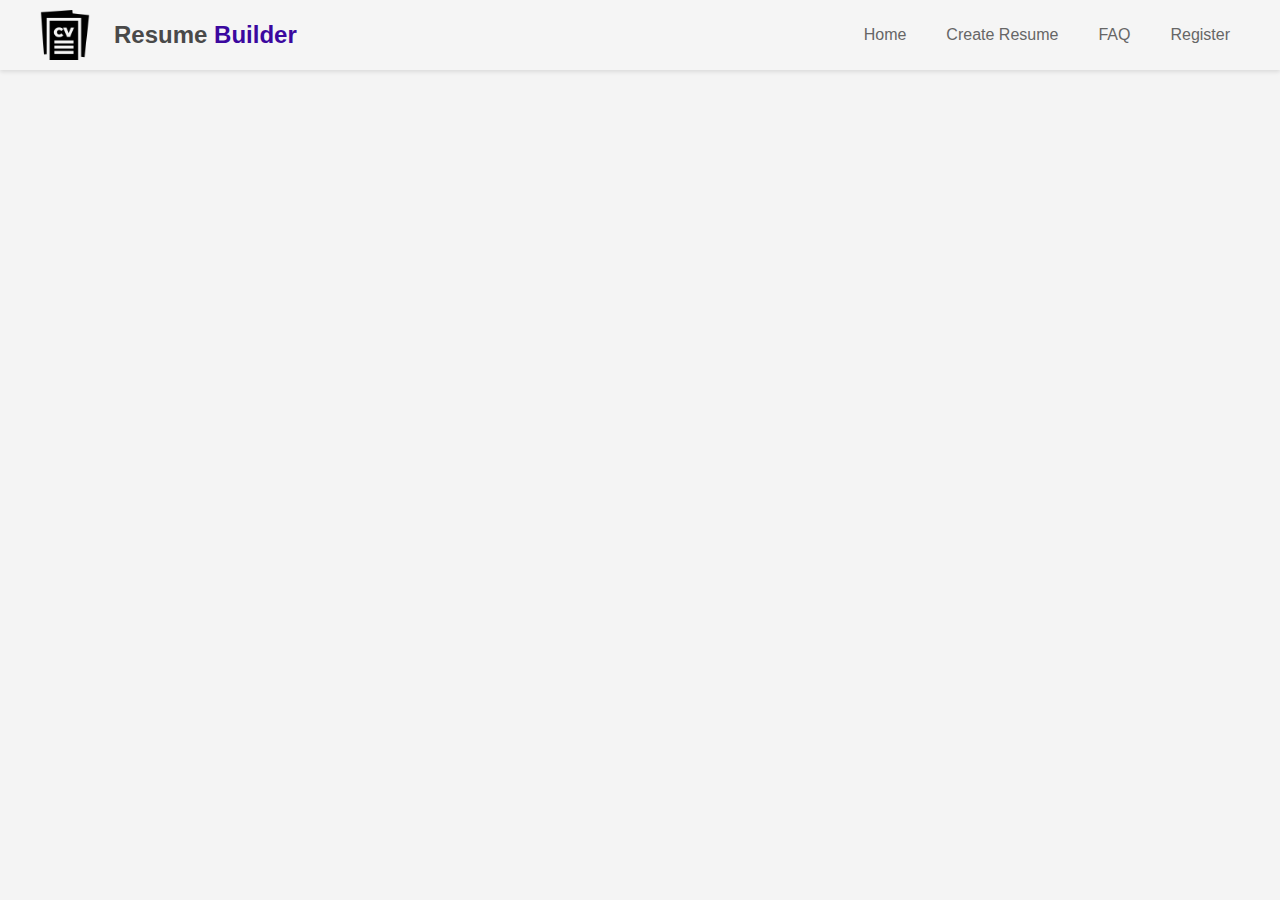
==== index.html @ 2516af74 "fix  navbar" ====
<!DOCTYPE html>
<html lang="en">
<head>
    <meta charset="UTF-8">
    <meta name="viewport" content="width=device-width, initial-scale=1.0">
    <title>Resume Builder</title>
    <link rel="stylesheet" href="./Style.css">
</head>
<body>
    <nav class="navbar">
        <div class="navbar-container">
            <a href="#" class="navbar-logo">
                <img src="/attribute /logo.png" alt="Logo" class="navbar-brand-icon">
                <span class="navbar-brand-text">Resume <span class="logotext">Builder</span></span>
            </a>
            <div class="navbar-menu">
                <div>Home</div>
                <div>Create Resume</div>
                <div>FAQ</div>
                <div> Register </div>
            </div>
        </div>
    </nav>
</body>
</html>
---- Style.css ----
body {
  font-family: Arial, sans-serif;
  margin: 0;
  padding: 0;
  background-color: #f4f4f4;
}

.navbar {
  display: flex;
  justify-content: center;
  background-color: whitesmoke;
  padding: 10px 20px;
  box-shadow: 0 2px 4px rgba(0, 0, 0, 0.1);
}

.navbar-container {
  display: flex;
  justify-content: space-between;
  align-items: center;
  width: 100%;
  max-width: 1200px;
}

.navbar-logo {
  display: flex;
  align-items: center;
  text-decoration: none;
  color: #666;
}

.navbar-logo img {
  width: 50px;
  margin-right: 14px;
}

.navbar-brand-text {
  font-size: 1.5em;
  font-weight: bold;
  margin-left: 10px;
  color: #494949;
}

.navbar-brand-text .logotext {
  color: rgb(59, 8, 159);
}
.navbar-menu {
  display: flex;
  gap: 20px;
}

.navbar-menu div {
  cursor: pointer;
  padding: 10px;
  transition: background-color 0.3s ease;
  color: #666; /* Light gray color for menu items */
  font-size: 1em;
}

.navbar-menu div:hover {
  color: #a200ff;
}
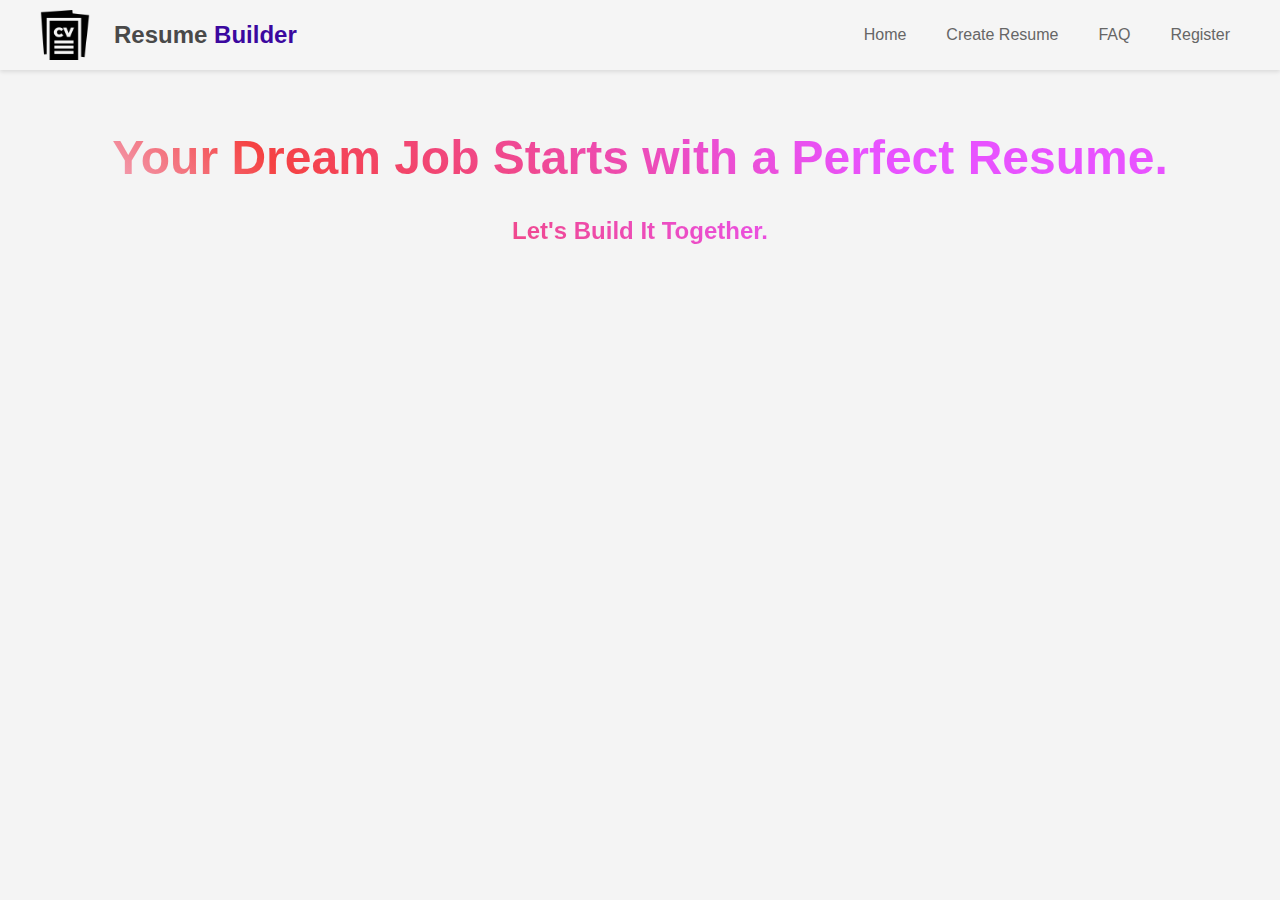
==== commit 59bd7d9c: "add  home page" ====
--- a/index.html
+++ b/index.html
@@ -1,25 +1,40 @@
 <!DOCTYPE html>
 <html lang="en">
-<head>
-    <meta charset="UTF-8">
-    <meta name="viewport" content="width=device-width, initial-scale=1.0">
+  <head>
+    <meta charset="UTF-8" />
+    <meta name="viewport" content="width=device-width, initial-scale=1.0" />
     <title>Resume Builder</title>
-    <link rel="stylesheet" href="./Style.css">
-</head>
-<body>
+    <link rel="stylesheet" href="./Style.css" />
+  </head>
+  <body>
     <nav class="navbar">
-        <div class="navbar-container">
-            <a href="#" class="navbar-logo">
-                <img src="/attribute /logo.png" alt="Logo" class="navbar-brand-icon">
-                <span class="navbar-brand-text">Resume <span class="logotext">Builder</span></span>
-            </a>
-            <div class="navbar-menu">
-                <div>Home</div>
-                <div>Create Resume</div>
-                <div>FAQ</div>
-                <div> Register </div>
-            </div>
+      <div class="navbar-container">
+        <a href="#" class="navbar-logo">
+          <img
+            src="/attribute /logo.png"
+            alt="Logo"
+            class="navbar-brand-icon"
+          />
+          <span class="navbar-brand-text"
+            >Resume <span class="logotext">Builder</span></span
+          >
+        </a>
+        <div class="navbar-menu">
+          <div>Home</div>
+          <div>Create Resume</div>
+          <div>FAQ</div>
+          <div>Register</div>
         </div>
+      </div>
     </nav>
-</body>
+    <div class="navbar-heading">
+      <h1>Your Dream Job Starts with a Perfect Resume.</h1>
+      <h2>Let's Build It Together.</h2>
+
+    </div>
+
+
+
+
+  </body>
 </html>
--- a/Style.css
+++ b/Style.css
@@ -43,6 +43,7 @@
 .navbar-brand-text .logotext {
   color: rgb(59, 8, 159);
 }
+
 .navbar-menu {
   display: flex;
   gap: 20px;
@@ -59,3 +60,30 @@
 .navbar-menu div:hover {
   color: #a200ff;
 }
+
+.navbar-heading h1,
+.navbar-heading h2{
+    display: flex;
+    justify-content: center;
+  color: #f0deff;
+  background-image: -webkit-linear-gradient(
+    45deg,
+    #f0deff 0%,
+    #f54242 22%,
+    #e852ff 67%
+  );
+  background-clip: text;
+  -webkit-background-clip: text;
+  text-fill-color: transparent;
+  -webkit-text-fill-color: transparent;
+}
+
+.navbar-heading h1 {
+  font-size: 3rem;
+  margin-top: 60px;
+}
+
+.navbar-heading h2 {
+  font-size: 1.5rem;
+}
+
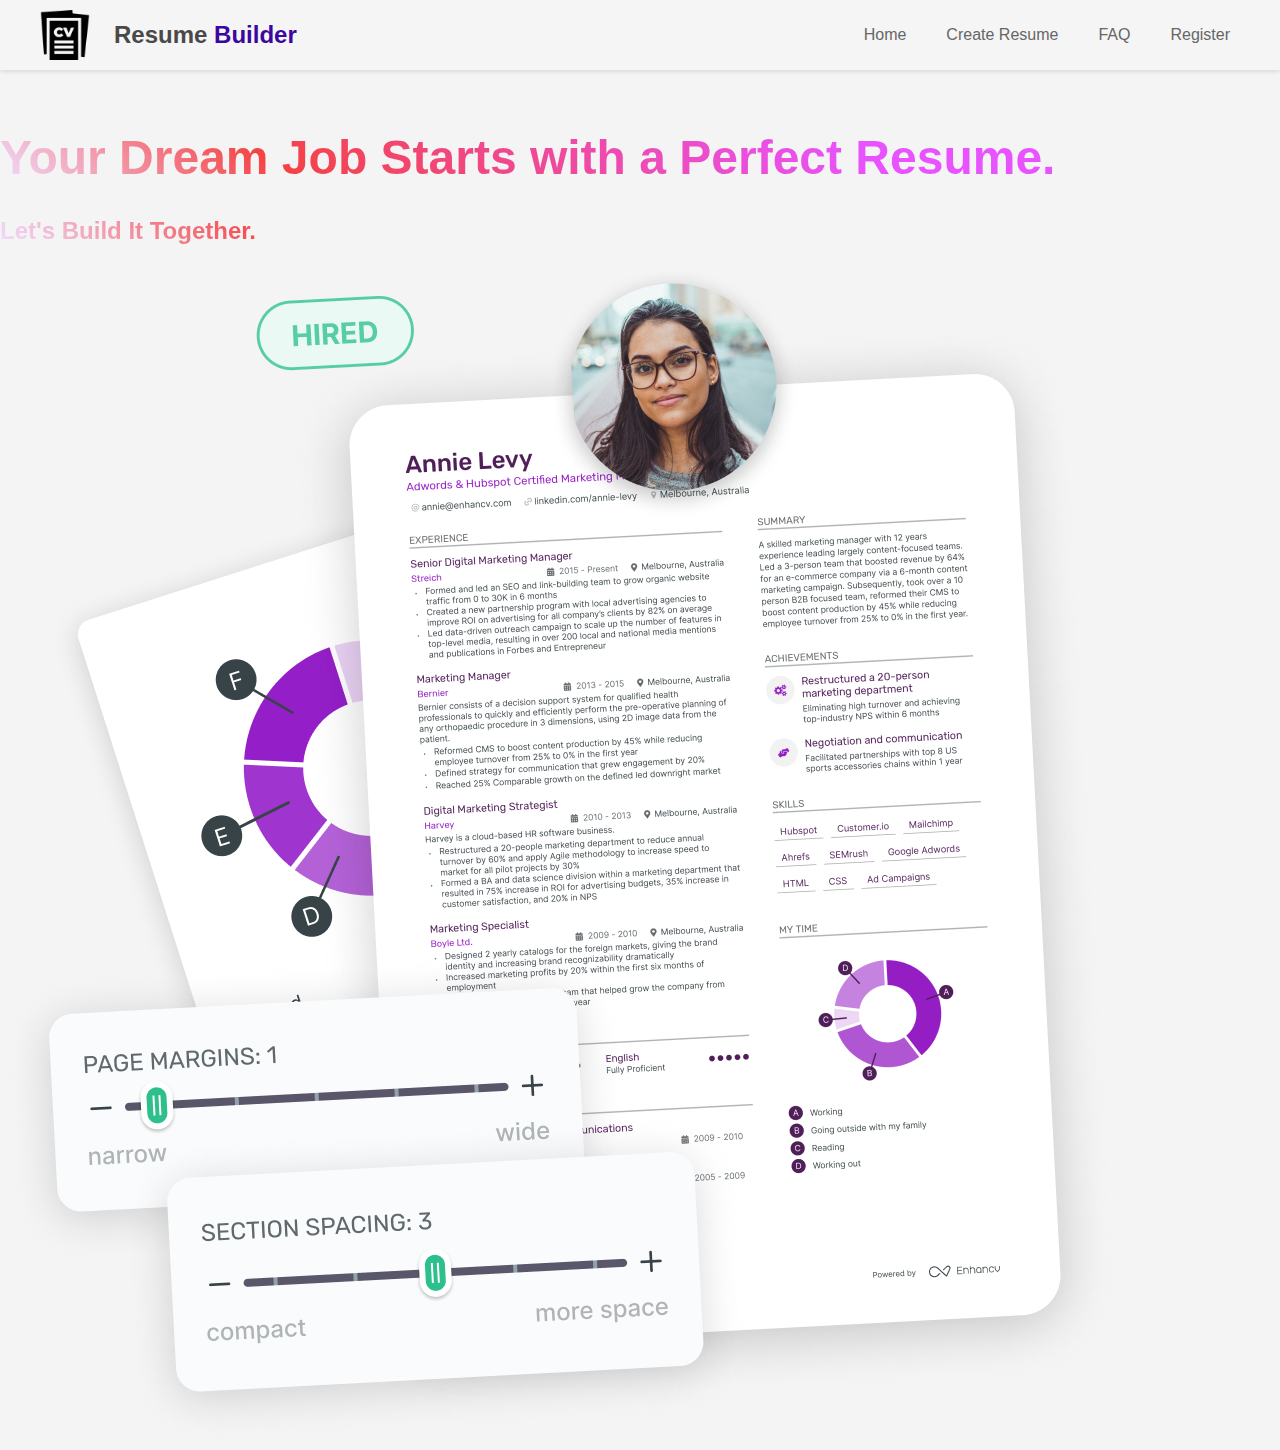
==== commit f227de1c: "add  home page image" ====
--- a/index.html
+++ b/index.html
@@ -27,14 +27,15 @@
         </div>
       </div>
     </nav>
-    <div class="navbar-heading">
-      <h1>Your Dream Job Starts with a Perfect Resume.</h1>
-      <h2>Let's Build It Together.</h2>
 
+    <div>
+      <div class="navbar-heading">
+        <h1>Your Dream Job Starts with a Perfect Resume.</h1>
+        <h2>Let's Build It Together.</h2>
+      </div>
+      <div class="imageResume">
+        <img src="./attribute /resume3-fdd7e3eafb8f16ef8e0aa6f5ef523dca.webp"
+      </div>
     </div>
-
-
-
-
   </body>
 </html>
--- a/Style.css
+++ b/Style.css
@@ -64,7 +64,7 @@
 .navbar-heading h1,
 .navbar-heading h2{
     display: flex;
-    justify-content: center;
+    align-items: start;
   color: #f0deff;
   background-image: -webkit-linear-gradient(
     45deg,
@@ -87,3 +87,9 @@
   font-size: 1.5rem;
 }
 
+/* .imageResume{
+display:flex;
+align-self:end  ;
+  width: 200px;
+  height: 300px;
+} */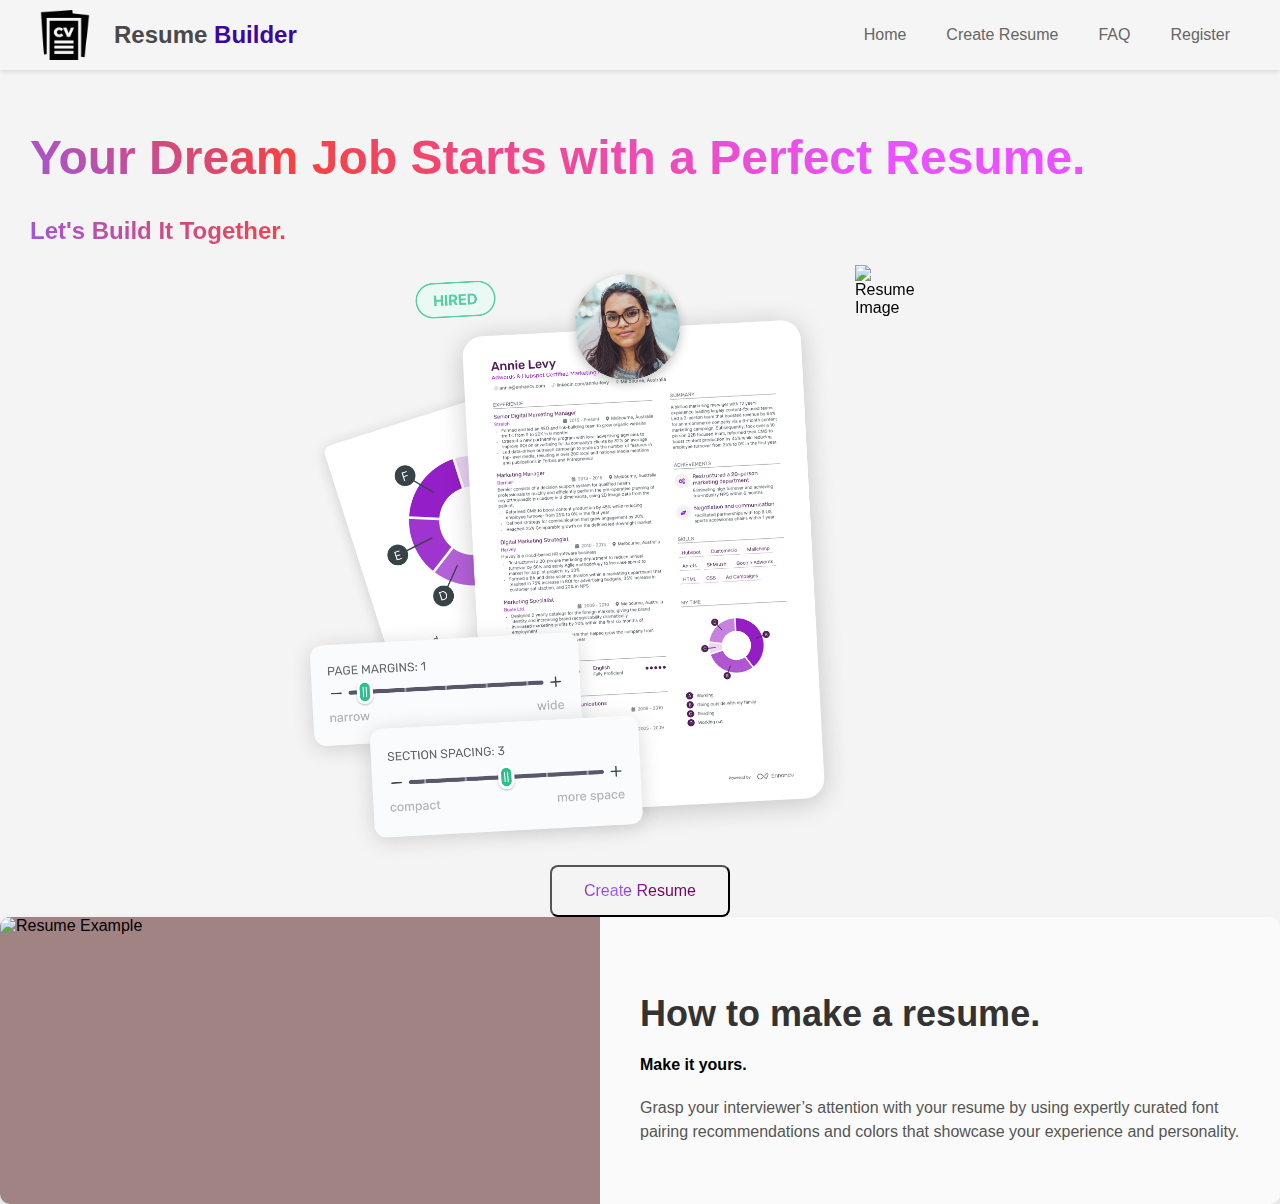
==== commit 012cb4ae: "fix add a bottom section" ====
--- a/index.html
+++ b/index.html
@@ -34,8 +34,26 @@
         <h2>Let's Build It Together.</h2>
       </div>
       <div class="imageResume">
-        <img src="./attribute /resume3-fdd7e3eafb8f16ef8e0aa6f5ef523dca.webp"
+        <img
+          src="/attribute /resume3-fdd7e3eafb8f16ef8e0aa6f5ef523dca.webp"
+          alt="Resume Image"
+        />
+        <img src="/attribute /image.png" alt="Resume Image" />
       </div>
     </div>
+    <div class="button-container">
+      <button class="btn-create">Create Resume</button>
+  </div>
+  <div class="container">
+    <div class="image-section">
+        <img src="./attribute /f240b370-530a-4d8f-a421-ed6006daae56.png" alt="Resume Example">
+    </div>
+    <div class="content-section">
+        <h3>How to make a resume.</h3>
+        <h4>Make it yours.</h4>
+        <p>Grasp your interviewer’s attention with your resume by using expertly curated font pairing recommendations and colors that showcase your experience and personality.</p>
+    </div>
+</div>
+
   </body>
 </html>
--- a/Style.css
+++ b/Style.css
@@ -1,3 +1,17 @@
+:root {
+  --primary-color: #9f57da;
+  --secondary-color: #f54242;
+  --tertiary-color: #e852ff;
+  --text-color: #666;
+  --hover-color: #a200ff;
+  --background-gradient: linear-gradient(
+    45deg,
+    var(--primary-color) 0%,
+    var(--secondary-color) 22%,
+    var(--tertiary-color) 67%
+  );
+}
+
 body {
   font-family: Arial, sans-serif;
   margin: 0;
@@ -25,7 +39,7 @@
   display: flex;
   align-items: center;
   text-decoration: none;
-  color: #666;
+  color: var(--text-color);
 }
 
 .navbar-logo img {
@@ -53,43 +67,252 @@
   cursor: pointer;
   padding: 10px;
   transition: background-color 0.3s ease;
-  color: #666; /* Light gray color for menu items */
-  font-size: 1em;
+  color: var(--text-color);
 }
 
 .navbar-menu div:hover {
-  color: #a200ff;
+  color: var(--hover-color);
 }
 
 .navbar-heading h1,
-.navbar-heading h2{
-    display: flex;
-    align-items: start;
-  color: #f0deff;
-  background-image: -webkit-linear-gradient(
-    45deg,
-    #f0deff 0%,
-    #f54242 22%,
-    #e852ff 67%
-  );
+.navbar-heading h2 {
+  display: flex;
+  align-items: center;
+  color: transparent;
+  background-image: var(--background-gradient);
   background-clip: text;
   -webkit-background-clip: text;
-  text-fill-color: transparent;
   -webkit-text-fill-color: transparent;
 }
 
 .navbar-heading h1 {
   font-size: 3rem;
   margin-top: 60px;
+  margin-left: 30px;
 }
 
 .navbar-heading h2 {
   font-size: 1.5rem;
-}
-
-/* .imageResume{
-display:flex;
-align-self:end  ;
-  width: 200px;
-  height: 300px;
-} */+  margin-left: 30px;
+}
+
+.imageResume {
+  display: flex;
+  justify-content: center;
+  margin-left: 300px;
+  width: 600px;
+  height: 600px;
+  perspective: 1000px;
+}
+
+.imageResume img {
+  width: 100%;
+  height: 100%;
+  object-fit: cover;
+  animation: flipAnimation 3s infinite;
+  backface-visibility: hidden;
+}
+
+@keyframes flipAnimation {
+  0%,
+  100% {
+    transform: rotateY(0deg);
+  }
+  50% {
+    transform: rotateY(180deg);
+  }
+}
+
+.button-container {
+  display: flex;
+  justify-content: center; /* Centers content horizontally in the container */
+  align-items: center; /* Centers content vertically in the container */
+  /* Optional: Makes the container take the full height of the viewport */
+}
+
+.btn-create {
+  display: flex;
+  justify-content: center; /* Centers content horizontally */
+  align-items: center; /* Centers content vertically */
+  padding: 15px 32px; /* Padding around the text */
+  text-align: center;
+  font-size: 16px; /* Text size */
+  border-radius: 8px; /* Rounded corners */
+  cursor: pointer; /* Pointer cursor on hover */
+  /* Smooth transition for hover effects */
+
+  /* Gradient text effect */
+  background: -webkit-linear-gradient(
+    180deg,
+    #750560 44%,
+    #985cff 62%,
+    #95186e 100%
+  );
+  -webkit-background-clip: text;
+  -webkit-text-fill-color: transparent;
+  transition: background-color 0.3s, transform 0.2s;
+}
+
+.btn-create:hover {
+  background-color: #000000; /* Darker green background on hover */
+  transform: scale(1.05); /* Slightly increase the size on hover */
+}
+@media (max-width: 767px) {
+  .navbar-container {
+    flex-direction: column;
+    align-items: flex-start;
+  }
+
+  .navbar-logo img {
+    width: 40px;
+    margin-right: 10px;
+  }
+
+  .navbar-brand-text {
+    font-size: 1.2em;
+  }
+
+  .navbar-menu {
+    flex-direction: column;
+    gap: 10px;
+    width: 100%;
+  }
+
+  .navbar-heading h1 {
+    font-size: 2rem;
+    margin-top: 20px;
+    margin-left: 10px;
+  }
+
+  .navbar-heading h2 {
+    font-size: 1.2rem;
+    margin-left: 10px;
+  }
+
+  .imageResume {
+    margin-left: 0;
+    width: 100%;
+    height: auto;
+    display: block;
+  }
+}
+
+@media (min-width: 768px) and (max-width: 991px) {
+  .navbar-container {
+    flex-direction: column;
+    align-items: center;
+  }
+
+  .navbar-logo img {
+    width: 45px;
+    margin-right: 12px;
+  }
+
+  .navbar-brand-text {
+    font-size: 1.3em;
+  }
+
+  .navbar-menu {
+    flex-direction: row;
+    gap: 15px;
+  }
+
+  .navbar-heading h1 {
+    font-size: 2.5rem;
+    margin-top: 40px;
+    margin-left: 20px;
+  }
+
+  .navbar-heading h2 {
+    font-size: 1.4rem;
+    margin-left: 20px;
+  }
+
+  .imageResume {
+    margin-left: 0;
+    width: 80%;
+    height: auto;
+    display: block;
+  }
+}
+
+@media (min-width: 992px) {
+  .navbar-container {
+    flex-direction: row;
+    align-items: center;
+  }
+
+  .navbar-logo img {
+    width: 50px;
+    margin-right: 14px;
+  }
+
+  .navbar-brand-text {
+    font-size: 1.5em;
+  }
+
+  .navbar-menu {
+    flex-direction: row;
+    gap: 20px;
+  }
+
+  .navbar-heading h1 {
+    font-size: 3rem;
+    margin-top: 60px;
+    margin-left: 30px;
+  }
+
+  .navbar-heading h2 {
+    font-size: 1.5rem;
+    margin-left: 30px;
+  }
+
+  .imageResume {
+    margin-left: 300px;
+    width: 600px;
+    height: 600px;
+  }
+}
+
+.resume-image img {
+  margin-top:20px;
+  margin-right: 30px;
+  display: flex;
+  align-items: end;
+  justify-content: start;
+  width: 800px;
+  height: 400px;
+}
+
+.container {
+            display: flex;
+            background-color:whitesmoke;
+            border-radius: 10px;
+            box-shadow: 0 4px 8px rgba(0, 0, 0, 0.1);
+            overflow: hidden;
+        }
+        .image-section {
+            flex: 1;
+            background-color: #a28383;
+        }
+        .image-section img {
+            width: 500px;
+            height: auto;
+        }
+        .content-section {
+            flex: 1;
+            padding: 40px;
+            background-color: #fafafa;
+        }
+        .content-section h3 {
+            font-size: 36px;
+            color: #333;
+            margin-bottom: 20px;
+        }
+        .content-section p {
+            font-size: 16px;
+            color: #555;
+            line-height: 1.5;
+            margin-bottom: 20px;
+        }
+       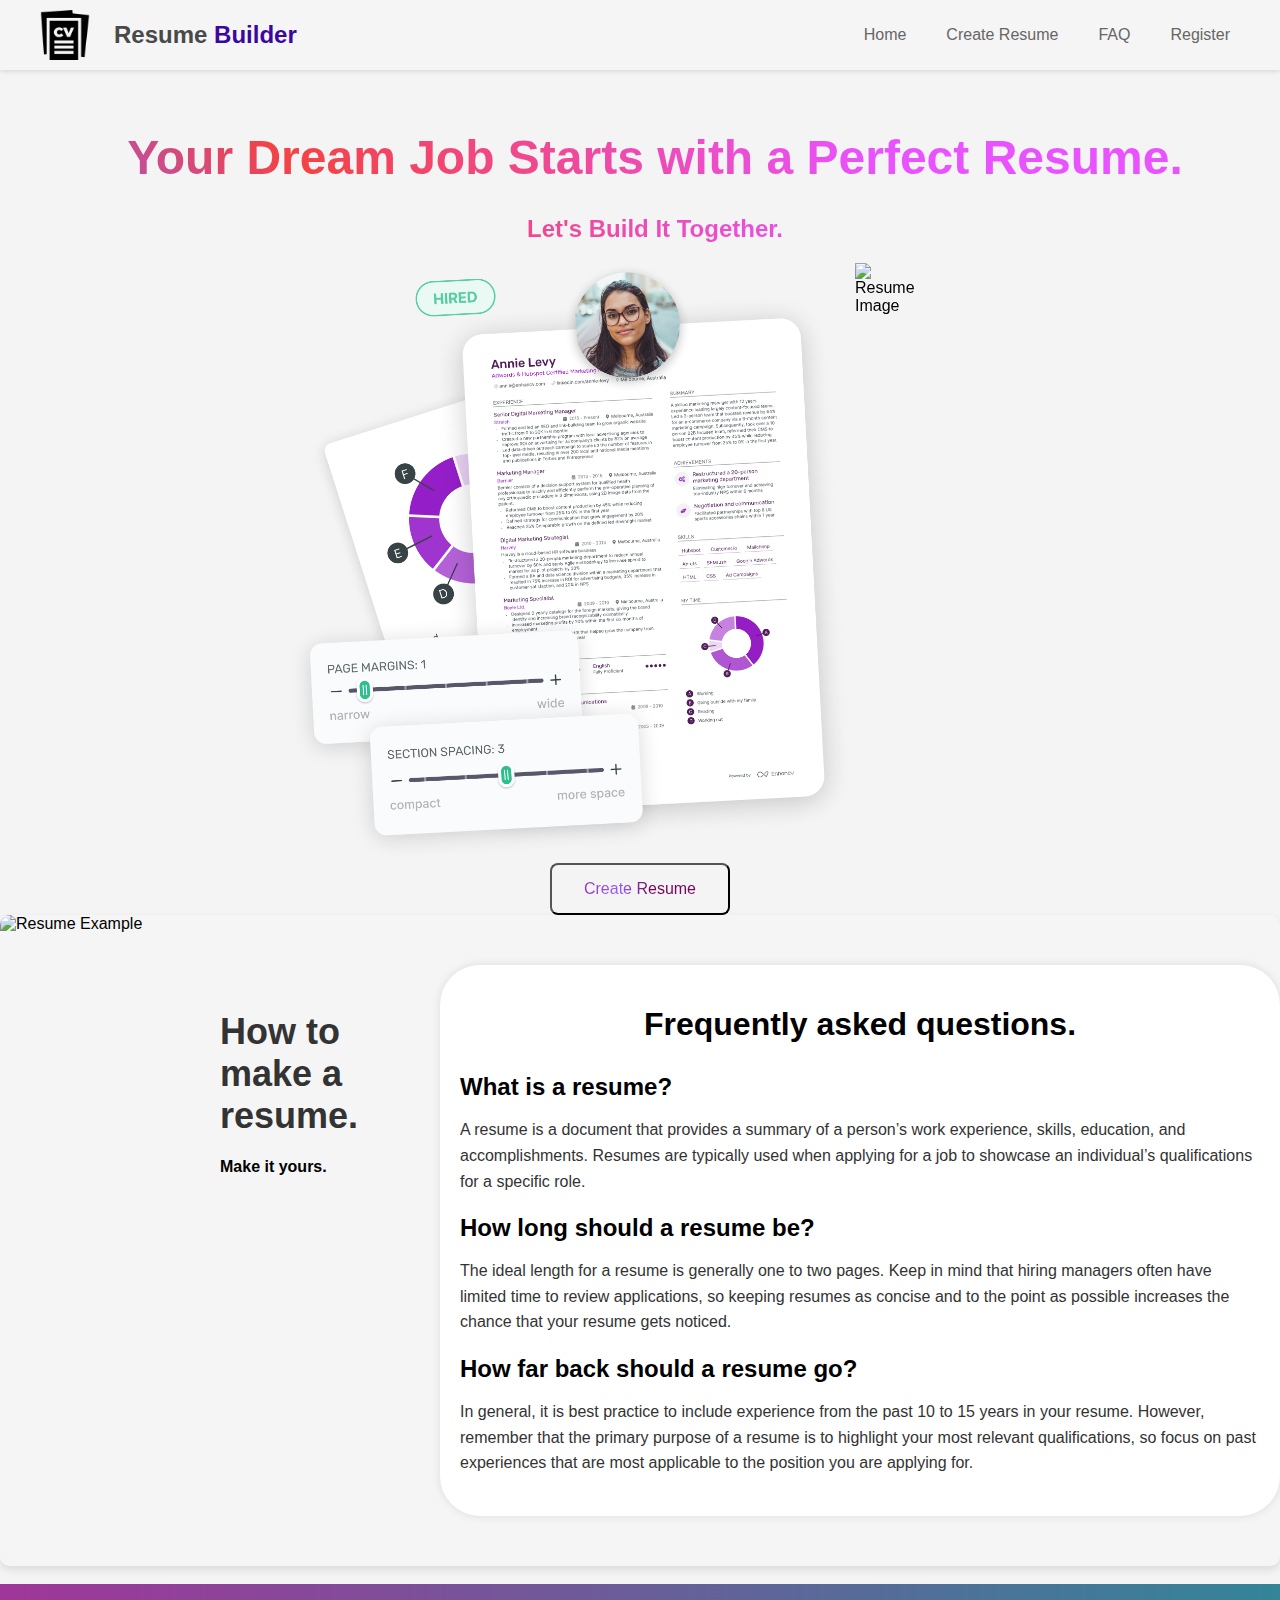
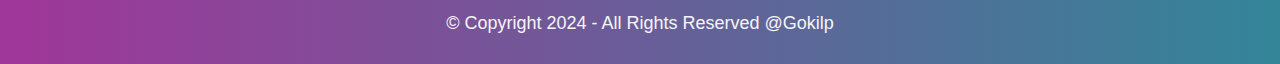
==== commit feaaa345: "fix add a footer" ====
--- a/index.html
+++ b/index.html
@@ -43,17 +43,48 @@
     </div>
     <div class="button-container">
       <button class="btn-create">Create Resume</button>
-  </div>
-  <div class="container">
-    <div class="image-section">
-        <img src="./attribute /f240b370-530a-4d8f-a421-ed6006daae56.png" alt="Resume Example">
     </div>
-    <div class="content-section">
+    <div class="container">
+      <div class="image-section">
+        <img
+          src="./attribute /f240b370-530a-4d8f-a421-ed6006daae56.png"
+          alt="Resume Example"
+        />
+      </div>
+      <div class="content-section">
         <h3>How to make a resume.</h3>
         <h4>Make it yours.</h4>
-        <p>Grasp your interviewer’s attention with your resume by using expertly curated font pairing recommendations and colors that showcase your experience and personality.</p>
+        <p>
+          Grasp your interviewer’s attention with your resume by using expertly
+          curated font pairing recommendations and colors that showcase your
+          experience and personality.
+        </p>
+      </div>
+      <div class="faq-container">
+        <h1>Frequently asked questions.</h1>
+        <div class="faq-item">
+            <h2>What is a resume?</h2>
+            <p>A resume is a document that provides a summary of a person’s work experience, skills, education, and accomplishments. Resumes are typically used when applying for a job to showcase an individual’s qualifications for a specific role.</p>
+        </div>
+        <div class="faq-item">
+            <h2>How long should a resume be?</h2>
+            <p>The ideal length for a resume is generally one to two pages. Keep in mind that hiring managers often have limited time to review applications, so keeping resumes as concise and to the point as possible increases the chance that your resume gets noticed.</p>
+        </div>
+        <div class="faq-item">
+            <h2>How far back should a resume go?</h2>
+            <p>In general, it is best practice to include experience from the past 10 to 15 years in your resume. However, remember that the primary purpose of a resume is to highlight your most relevant qualifications, so focus on past experiences that are most applicable to the position you are applying for.</p>
+        </div>
+      </div>
     </div>
-</div>
+      <br>
+       <div class="footer">
+        <div class="copy-right"> © Copyright 2024 - All Rights Reserved <span class="Author"> @Gokilp </span></div>
+        
+      </div>
+
+      </footer>
+
+
 
   </body>
 </html>
--- a/Style.css
+++ b/Style.css
@@ -78,6 +78,7 @@
 .navbar-heading h2 {
   display: flex;
   align-items: center;
+  justify-content: center;
   color: transparent;
   background-image: var(--background-gradient);
   background-clip: text;
@@ -87,13 +88,10 @@
 
 .navbar-heading h1 {
   font-size: 3rem;
-  margin-top: 60px;
-  margin-left: 30px;
 }
 
 .navbar-heading h2 {
   font-size: 1.5rem;
-  margin-left: 30px;
 }
 
 .imageResume {
@@ -106,8 +104,11 @@
 }
 
 .imageResume img {
-  width: 100%;
-  height: 100%;
+  display: flex;
+  justify-content: center;
+  align-items: center;
+  width: 800px;
+  height: 700;
   object-fit: cover;
   animation: flipAnimation 3s infinite;
   backface-visibility: hidden;
@@ -139,9 +140,6 @@
   font-size: 16px; /* Text size */
   border-radius: 8px; /* Rounded corners */
   cursor: pointer; /* Pointer cursor on hover */
-  /* Smooth transition for hover effects */
-
-  /* Gradient text effect */
   background: -webkit-linear-gradient(
     180deg,
     #750560 44%,
@@ -181,12 +179,12 @@
   .navbar-heading h1 {
     font-size: 2rem;
     margin-top: 20px;
-    margin-left: 10px;
+    margin-left: 40px;
   }
 
   .navbar-heading h2 {
     font-size: 1.2rem;
-    margin-left: 10px;
+    margin-left: 6px;
   }
 
   .imageResume {
@@ -209,7 +207,7 @@
   }
 
   .navbar-brand-text {
-    font-size: 1.3em;
+    font-size: 1.5m;
   }
 
   .navbar-menu {
@@ -275,7 +273,7 @@
 }
 
 .resume-image img {
-  margin-top:20px;
+  margin-top: 20px;
   margin-right: 30px;
   display: flex;
   align-items: end;
@@ -285,34 +283,144 @@
 }
 
 .container {
-            display: flex;
-            background-color:whitesmoke;
-            border-radius: 10px;
-            box-shadow: 0 4px 8px rgba(0, 0, 0, 0.1);
-            overflow: hidden;
-        }
-        .image-section {
-            flex: 1;
-            background-color: #a28383;
-        }
-        .image-section img {
-            width: 500px;
-            height: auto;
-        }
-        .content-section {
-            flex: 1;
-            padding: 40px;
-            background-color: #fafafa;
-        }
-        .content-section h3 {
-            font-size: 36px;
-            color: #333;
-            margin-bottom: 20px;
-        }
-        .content-section p {
-            font-size: 16px;
-            color: #555;
-            line-height: 1.5;
-            margin-bottom: 20px;
-        }
-       +  display: flex;
+  background-color: whitesmoke;
+  border-radius: 10px;
+  box-shadow: 0 4px 8px rgba(0, 0, 0, 0.1);
+  overflow: hidden;
+  flex-wrap: wrap;
+}
+.image-section {
+  flex: 1;
+  background-color: whitesmoke;
+}
+.image-section img {
+  width: 700px;
+  height: auto;
+}
+.content-section {
+  flex: 1;
+  padding: 40px;
+  background-color: whitesmoke;
+}
+.content-section h3 {
+  font-size: 36px;
+  color: #333;
+  margin-bottom: 20px;
+}
+
+.content-section p {
+  font-size: 16px;
+  color: #555;
+  line-height: 1.5;
+  margin-bottom: 20px;
+  opacity: 0;
+  animation: fadeIn 2s ease-in-out forwards;
+}
+
+.content-section {
+  flex-wrap: nowrap;
+}
+@keyframes fadeIn {
+  from {
+    opacity: 0;
+  }
+  to {
+    opacity: 1;
+  }
+}
+
+@media (min-width: 600px) {
+  .content-section {
+    flex-direction: row;
+    flex-wrap: nowrap;
+  }
+
+  .content-section h3 {
+    font-size: 32px;
+  }
+
+  .content-section p {
+    font-size: 14px;
+  }
+}
+
+@media (min-width: 900px) {
+  .content-section {
+    padding: 60px;
+  }
+
+  .content-section h3 {
+    font-size: 36px;
+  }
+
+  .content-section p {
+    font-size: 16px;
+  }
+}
+
+@keyframes fadeIn {
+  from {
+    opacity: 0;
+  }
+  to {
+    opacity: 1;
+  }
+}
+
+body {
+  font-family: Arial, sans-serif;
+  background-color: #f4f4f4;
+  margin: 0;
+  padding: 0;
+}
+
+.faq-container {
+  width: 80%;
+  max-width: 800px;
+  margin: 50px auto;
+  padding: 20px;
+  background-color: #ffffff;
+  box-shadow: 0 0 10px rgba(0, 0, 0, 0.1);
+  border-radius: 40px;
+}
+
+h1 {
+  text-align: center;
+  font-size: 2em;
+  margin-bottom: 30px;
+}
+
+.faq-item {
+  margin-bottom: 20px;
+}
+
+.faq-item h2 {
+  font-size: 1.5em;
+  margin-bottom: 10px;
+}
+
+.faq-item p {
+  font-size: 1em;
+  line-height: 1.6;
+  color: #333;
+}
+
+.footer {
+  height: 80px;
+  width: 100%;
+  display: flex;
+  justify-content: center;
+  align-items: center;
+  background: rgb(255, 0, 236);
+  background: linear-gradient(
+    90deg,
+    rgb(160, 54, 153) 0%,
+    rgb(51, 133, 152) 100%
+  );
+}
+.copy-right {
+  font-size: 18px;
+  color: whitesmoke;
+  
+}
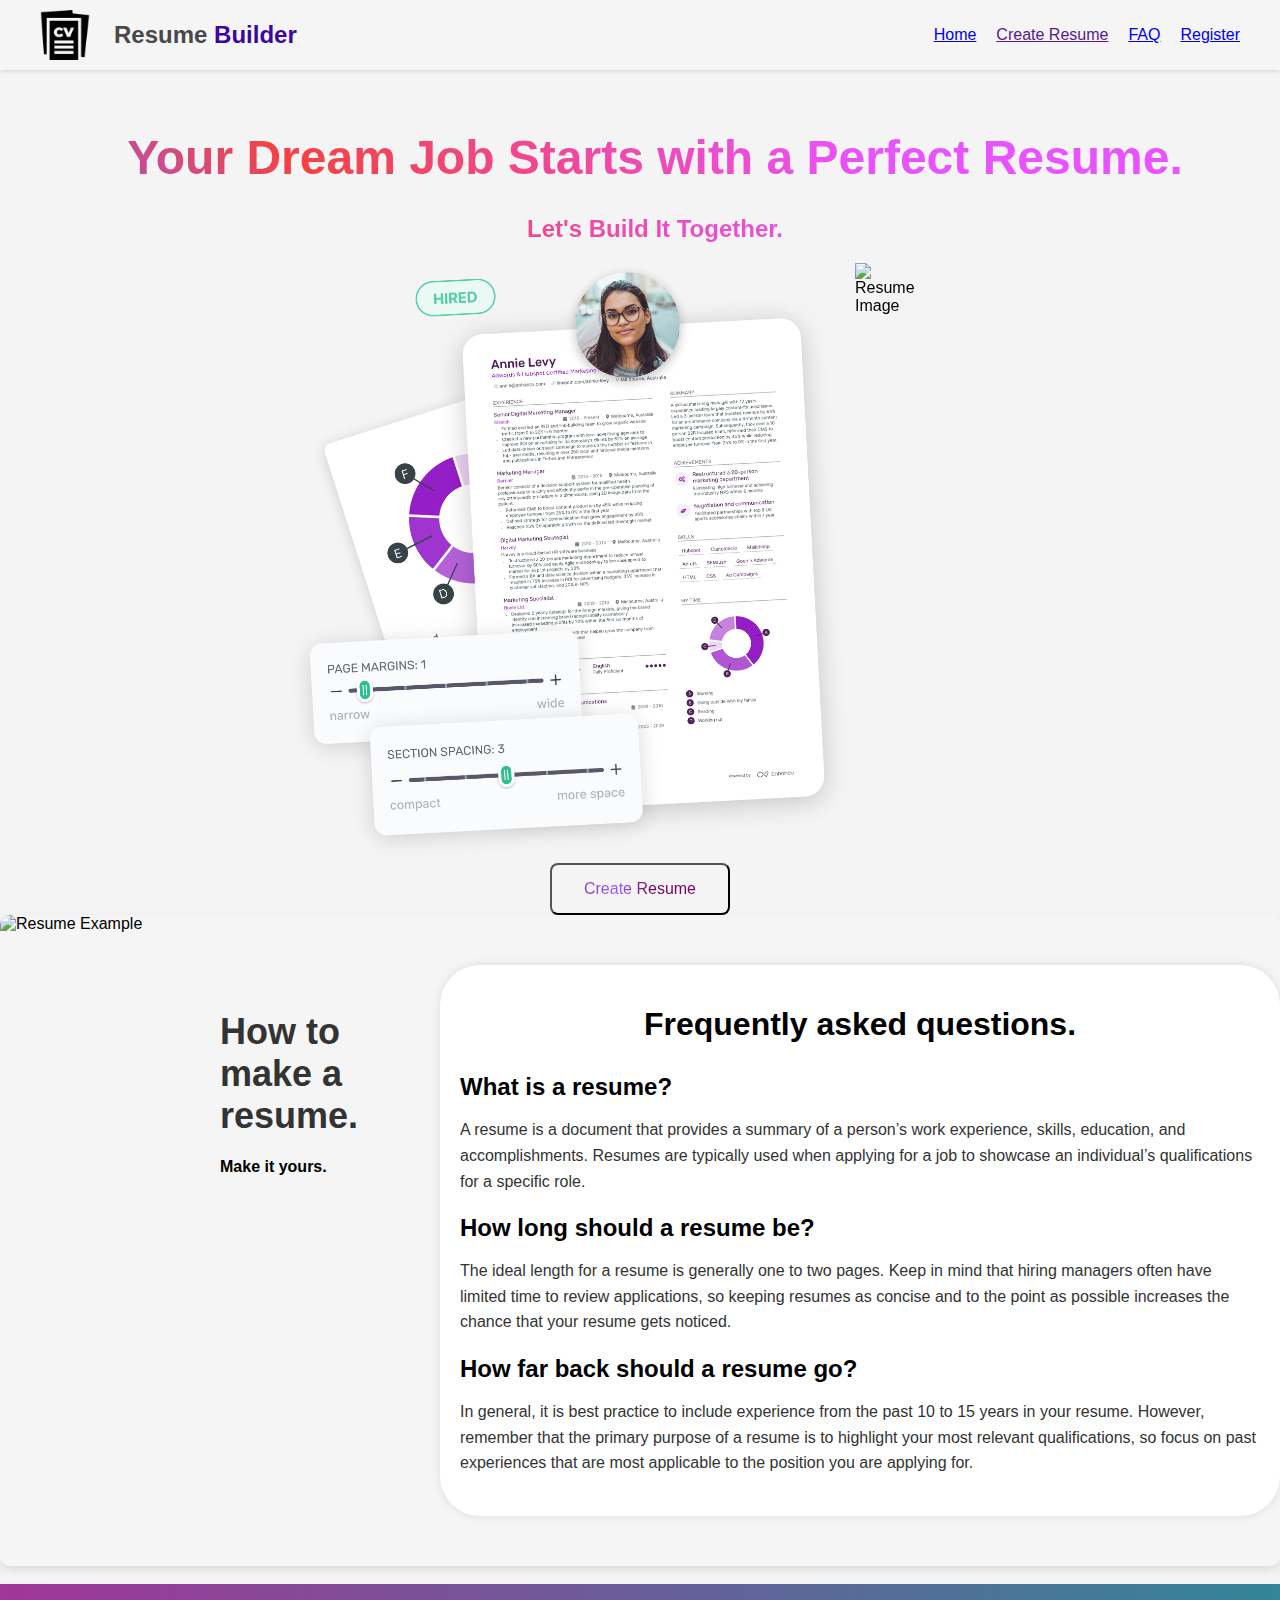
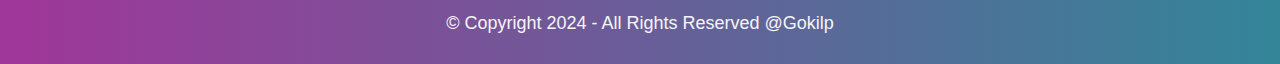
==== commit 27b89780: "fix add a footer" ====
--- a/index.html
+++ b/index.html
@@ -20,11 +20,12 @@
           >
         </a>
         <div class="navbar-menu">
-          <div>Home</div>
-          <div>Create Resume</div>
-          <div>FAQ</div>
-          <div>Register</div>
+          <a href="index.html">Home</a>
+          <a href="">Create Resume</a>
+          <a href="#redirect-Navbar">FAQ</a>
+          <a href="Register"">Register</a>
         </div>
+        
       </div>
     </nav>
 
@@ -61,6 +62,7 @@
         </p>
       </div>
       <div class="faq-container">
+        <div id="redirect-Navbar"></div>
         <h1>Frequently asked questions.</h1>
         <div class="faq-item">
             <h2>What is a resume?</h2>
--- a/Style.css
+++ b/Style.css
@@ -422,5 +422,4 @@
 .copy-right {
   font-size: 18px;
   color: whitesmoke;
-  
-}
+}
